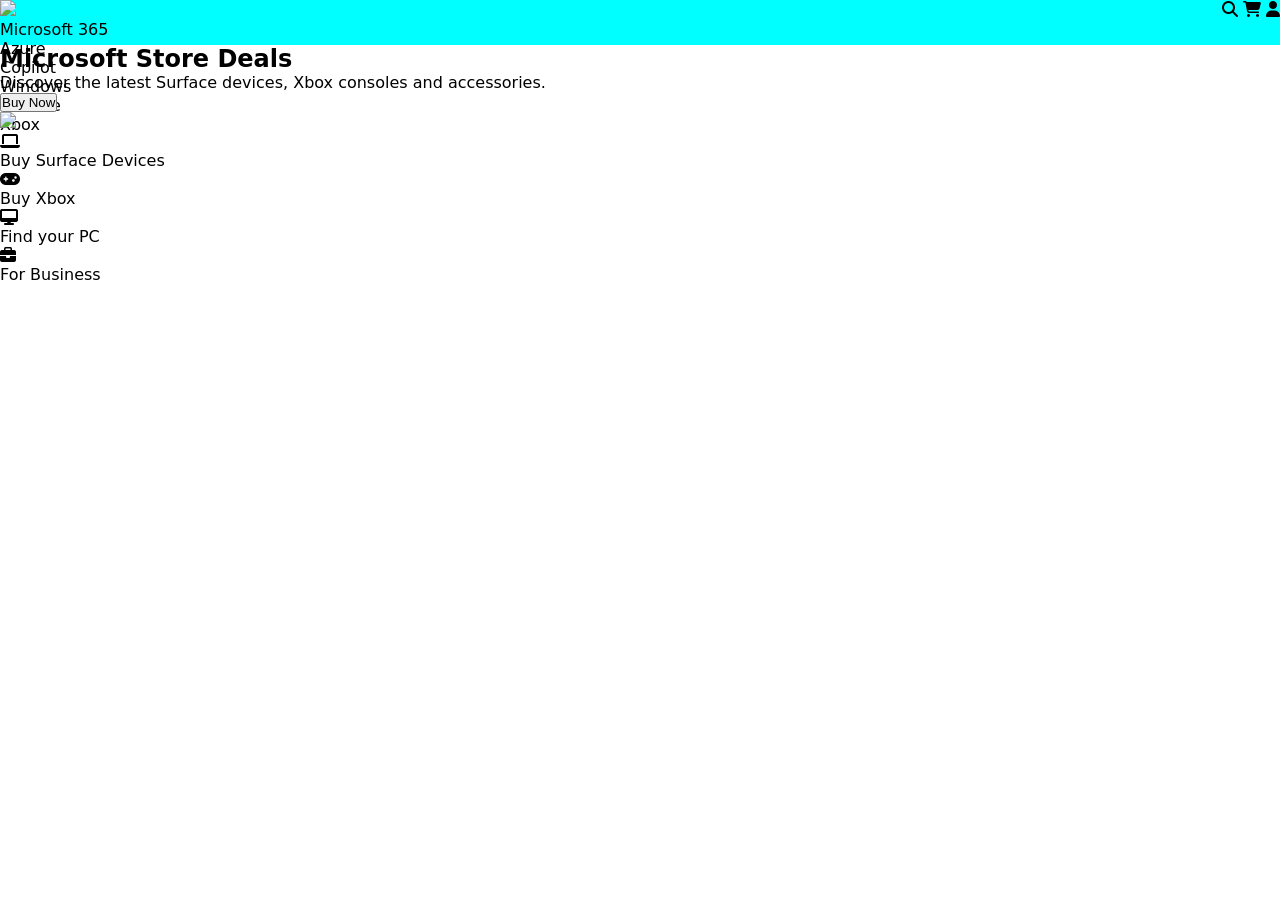
==== project1/index.html @ ae0776dd "icon section" ====
<!DOCTYPE html>
<html lang="en">
<head>
  <meta charset="UTF-8">
  <meta name="viewport" content="width=device-width, initial-scale=1.0">
  <title>Microsoft Clone</title>

  <link rel="stylesheet" href="style.css">

  <!-- FONT AWESOME -->
  <link rel="stylesheet"
  href="https://cdnjs.cloudflare.com/ajax/libs/font-awesome/6.5.1/css/all.min.css"/>
</head>

<body>

  <!-- NAVBAR -->
  <nav class="navbar">

    <div class="left-nav">
      <img src="microsoft-logo.png" class="logo">

      <ul>
        <li>Microsoft 365</li>
        <li>Azure</li>
        <li>Copilot</li>
        <li>Windows</li>
        <li>Surface</li>
        <li>Xbox</li>
      </ul>
    </div>

    <div class="right-nav">
      <i class="fa-solid fa-magnifying-glass"></i>
      <i class="fa-solid fa-cart-shopping"></i>
      <i class="fa-solid fa-user"></i>
    </div>

  </nav>

  <!-- HERO SECTION -->
  <section class="hero">

    <div class="hero-text">
      <h1>Microsoft Store Deals</h1>

      <p>
        Discover the latest Surface devices,
        Xbox consoles and accessories.
      </p>

      <button>Buy Now</button>
    </div>

    <div class="hero-image">
      <img src="surface.png">
    </div>

  </section>

  <!-- ICON SECTION -->
  <section class="icons-section">

    <div class="icon-box">
      <i class="fa-solid fa-laptop"></i>
      <p>Buy Surface Devices</p>
    </div>

    <div class="icon-box">
      <i class="fa-solid fa-gamepad"></i>
      <p>Buy Xbox</p>
    </div>

    <div class="icon-box">
      <i class="fa-solid fa-desktop"></i>
      <p>Find your PC</p>
    </div>

    <div class="icon-box">
      <i class="fa-solid fa-briefcase"></i>
      <p>For Business</p>
    </div>

  </section>

  
</body>
</html>
---- project1/style.css ----
*{
    margin: 0px;
    padding: 0px;
    box-sizing: border-box;
}

html,body,main{
    height: 100%;
    width: 100%;
    font-family: system-ui, -apple-system, BlinkMacSystemFont, 'Segoe UI', Roboto, Oxygen, Ubuntu, Cantarell, 'Open Sans', 'Helvetica Neue', sans-serif;
  
/*nav bar*/   
/*nav left*/ 
}
nav{
    height: 5%;
    background-color: aqua;
    display: flex;
    justify-content: space-between;
    
}
.left:first-child{
    margin-right : 20px 
}
nav .left{
    display: flex;
    gap: 15px;
    align-items: center;
}
nav p{
    margin-top: 4px;
    font-size: 14px;
}
#pic{
    margin-right: 20px;
    margin-left: 20px;
    margin-top: 5px;
    height: 20px;
}

/*nav right*/
nav .right{
    display: flex;
    gap:15px;
    align-items: center;
    
}
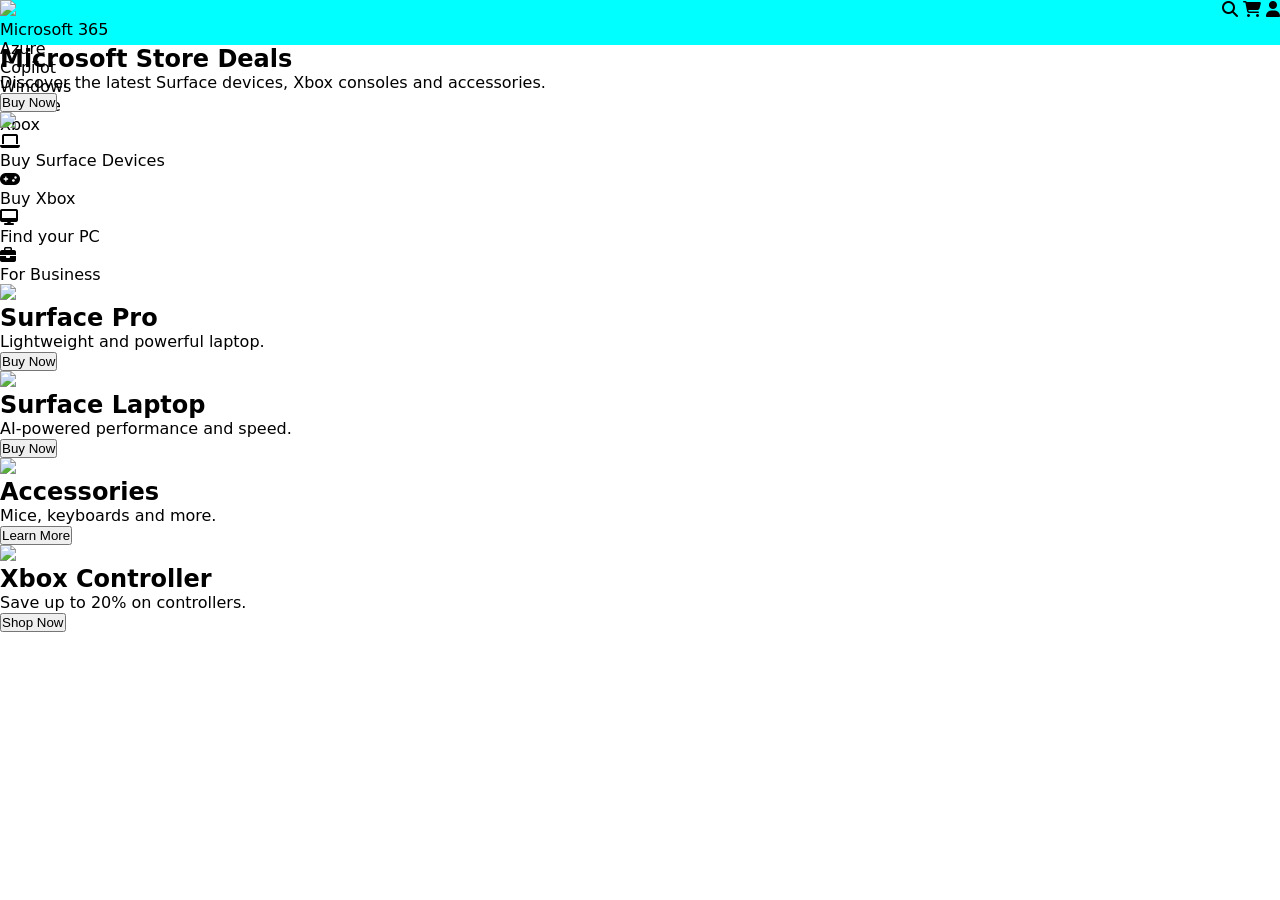
==== commit 621d944a: "cards" ====
--- a/project1/index.html
+++ b/project1/index.html
@@ -82,6 +82,60 @@
     </div>
 
   </section>
+  <!-- CARDS -->
+  <section class="cards">
+
+    <div class="card">
+      <img src="card1.png">
+
+      <h2>Surface Pro</h2>
+
+      <p>
+        Lightweight and powerful laptop.
+      </p>
+
+      <button>Buy Now</button>
+    </div>
+
+    <div class="card">
+      <img src="card2.png">
+
+      <h2>Surface Laptop</h2>
+
+      <p>
+        AI-powered performance and speed.
+      </p>
+
+      <button>Buy Now</button>
+    </div>
+
+    <div class="card">
+      <img src="card3.png">
+
+      <h2>Accessories</h2>
+
+      <p>
+        Mice, keyboards and more.
+      </p>
+
+      <button>Learn More</button>
+    </div>
+
+    <div class="card">
+      <img src="card4.png">
+
+      <h2>Xbox Controller</h2>
+
+      <p>
+        Save up to 20% on controllers.
+      </p>
+
+      <button>Shop Now</button>
+    </div>
+
+  </section>
+
+
 
   
 </body>
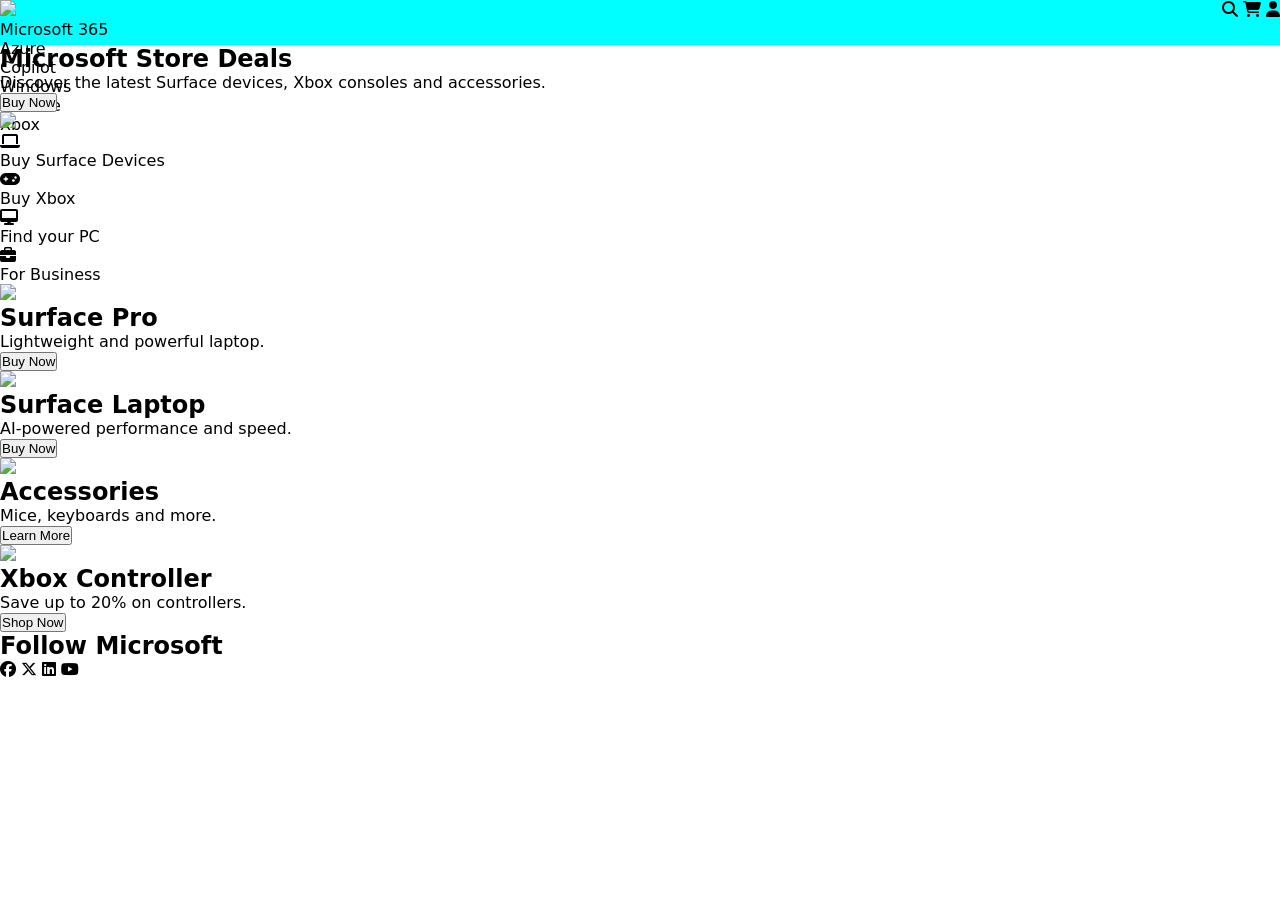
==== commit 4d3e1abd: "Socials" ====
--- a/project1/index.html
+++ b/project1/index.html
@@ -134,6 +134,19 @@
     </div>
 
   </section>
+  <!-- SOCIAL -->
+  <section class="social">
+
+    <h2>Follow Microsoft</h2>
+
+    <div class="social-icons">
+      <i class="fa-brands fa-facebook"></i>
+      <i class="fa-brands fa-x-twitter"></i>
+      <i class="fa-brands fa-linkedin"></i>
+      <i class="fa-brands fa-youtube"></i>
+    </div>
+
+  </section>
 
 
 
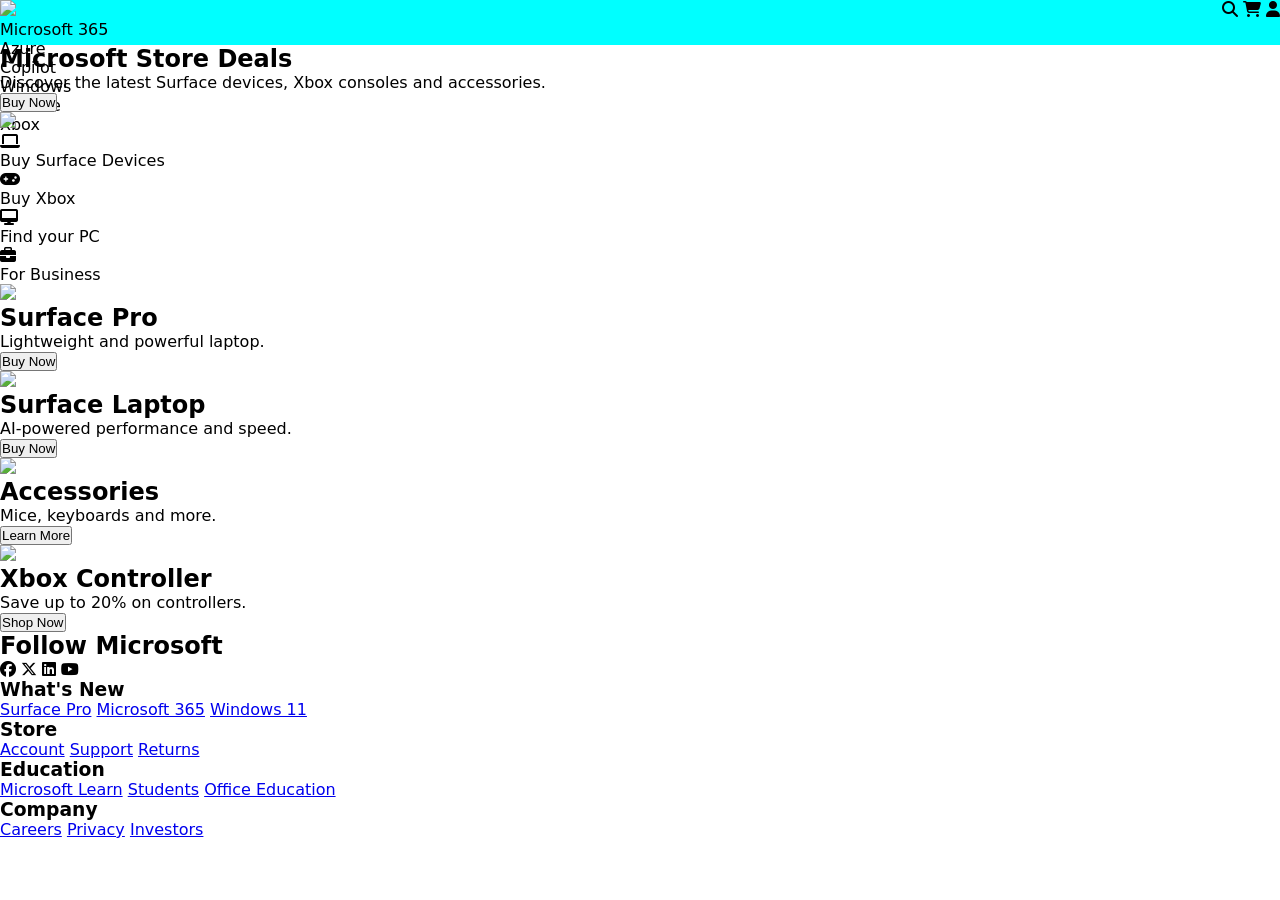
==== commit d63979c3: "footer" ====
--- a/project1/index.html
+++ b/project1/index.html
@@ -148,6 +148,46 @@
 
   </section>
 
+  <!-- FOOTER -->
+  <footer>
+
+    <div class="footer-container">
+
+      <div class="footer-box">
+        <h3>What's New</h3>
+
+        <a href="#">Surface Pro</a>
+        <a href="#">Microsoft 365</a>
+        <a href="#">Windows 11</a>
+      </div>
+
+      <div class="footer-box">
+        <h3>Store</h3>
+
+        <a href="#">Account</a>
+        <a href="#">Support</a>
+        <a href="#">Returns</a>
+      </div>
+
+      <div class="footer-box">
+        <h3>Education</h3>
+
+        <a href="#">Microsoft Learn</a>
+        <a href="#">Students</a>
+        <a href="#">Office Education</a>
+      </div>
+
+      <div class="footer-box">
+        <h3>Company</h3>
+
+        <a href="#">Careers</a>
+        <a href="#">Privacy</a>
+        <a href="#">Investors</a>
+      </div>
+
+    </div>
+
+  </footer>
 
 
   
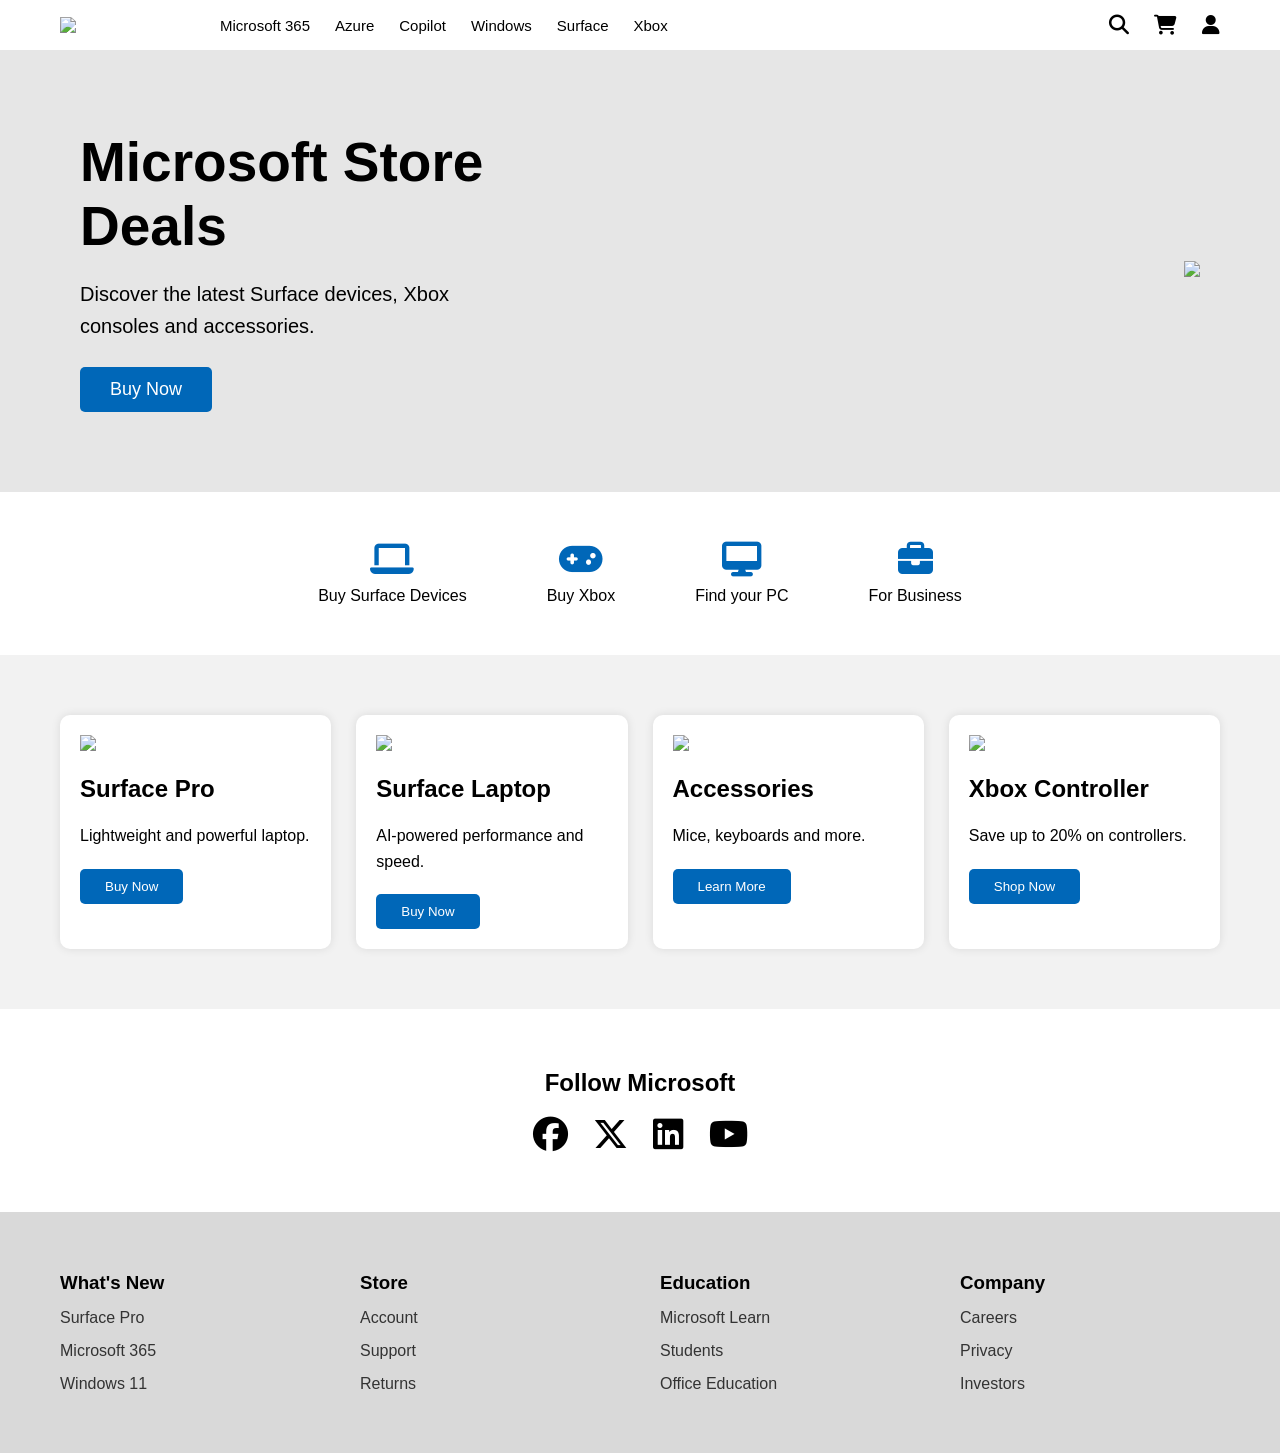
==== commit 6467b567: "Comments" ====
--- a/project1/index.html
+++ b/project1/index.html
@@ -138,6 +138,7 @@
   <section class="social">
 
     <h2>Follow Microsoft</h2>
+    <!-- Available social -->
 
     <div class="social-icons">
       <i class="fa-brands fa-facebook"></i>
@@ -161,6 +162,8 @@
         <a href="#">Windows 11</a>
       </div>
 
+
+      
       <div class="footer-box">
         <h3>Store</h3>
 
--- a/project1/style.css
+++ b/project1/style.css
@@ -1,47 +1,192 @@
 *{
-    margin: 0px;
-    padding: 0px;
-    box-sizing: border-box;
+  margin:0;
+  padding:0;
+  box-sizing:border-box;
+  font-family:Segoe UI, sans-serif;
 }
 
-html,body,main{
-    height: 100%;
-    width: 100%;
-    font-family: system-ui, -apple-system, BlinkMacSystemFont, 'Segoe UI', Roboto, Oxygen, Ubuntu, Cantarell, 'Open Sans', 'Helvetica Neue', sans-serif;
-  
-/*nav bar*/   
-/*nav left*/ 
-}
-nav{
-    height: 5%;
-    background-color: aqua;
-    display: flex;
-    justify-content: space-between;
-    
-}
-.left:first-child{
-    margin-right : 20px 
-}
-nav .left{
-    display: flex;
-    gap: 15px;
-    align-items: center;
-}
-nav p{
-    margin-top: 4px;
-    font-size: 14px;
-}
-#pic{
-    margin-right: 20px;
-    margin-left: 20px;
-    margin-top: 5px;
-    height: 20px;
+body{
+  background:#f2f2f2;
 }
 
-/*nav right*/
-nav .right{
-    display: flex;
-    gap:15px;
-    align-items: center;
-    
+/* NAVBAR */
+
+.navbar{
+  display:flex;
+  justify-content:space-between;
+  align-items:center;
+
+  padding:15px 60px;
+  background:white;
+}
+
+.left-nav{
+  display:flex;
+  align-items:center;
+  gap:40px;
+}
+
+.logo{
+  width:120px;
+}
+
+.left-nav ul{
+  display:flex;
+  list-style:none;
+  gap:25px;
+}
+
+.left-nav li{
+  cursor:pointer;
+  font-size:15px;
+}
+
+.right-nav{
+  display:flex;
+  gap:25px;
+  font-size:20px;
+}
+
+/* HERO */
+
+.hero{
+  display:flex;
+  justify-content:space-between;
+  align-items:center;
+
+  padding:80px;
+  background:#e6e6e6;
+}
+
+.hero-text{
+  width:40%;
+}
+
+.hero-text h1{
+  font-size:55px;
+  margin-bottom:20px;
+}
+
+.hero-text p{
+  font-size:20px;
+  line-height:1.6;
+  margin-bottom:25px;
+}
+
+.hero button{
+  padding:12px 30px;
+  border:none;
+  background:#0067b8;
+  color:white;
+  font-size:18px;
+  border-radius:5px;
+  cursor:pointer;
+}
+
+.hero-image img{
+  width:500px;
+}
+
+/* ICONS */
+
+.icons-section{
+  display:flex;
+  justify-content:center;
+  gap:80px;
+
+  padding:50px;
+  background:white;
+}
+
+.icon-box{
+  text-align:center;
+}
+
+.icon-box i{
+  font-size:35px;
+  color:#0067b8;
+  margin-bottom:10px;
+}
+
+/* CARDS */
+
+.cards{
+  display:grid;
+  grid-template-columns:repeat(4,1fr);
+  gap:25px;
+
+  padding:60px;
+}
+
+.card{
+  background:white;
+  padding:20px;
+  border-radius:10px;
+
+  box-shadow:0 0 10px rgba(0,0,0,0.1);
+}
+
+.card img{
+  width:100%;
+}
+
+.card h2{
+  margin:20px 0;
+}
+
+.card p{
+  line-height:1.6;
+  margin-bottom:20px;
+}
+
+.card button{
+  padding:10px 25px;
+  border:none;
+  background:#0067b8;
+  color:white;
+  border-radius:5px;
+  cursor:pointer;
+}
+
+/* SOCIAL */
+
+.social{
+  text-align:center;
+  padding:60px;
+  background:white;
+}
+
+.social-icons{
+  margin-top:20px;
+  display:flex;
+  justify-content:center;
+  gap:25px;
+}
+
+.social-icons i{
+  font-size:35px;
+}
+
+/* FOOTER */
+
+footer{
+  background:#d9d9d9;
+  padding:60px;
+}
+
+.footer-container{
+  display:grid;
+  grid-template-columns:repeat(4,1fr);
+  gap:40px;
+}
+
+.footer-box{
+  display:flex;
+  flex-direction:column;
+  gap:15px;
+}
+
+.footer-box a{
+  text-decoration:none;
+  color:#333;
 }
